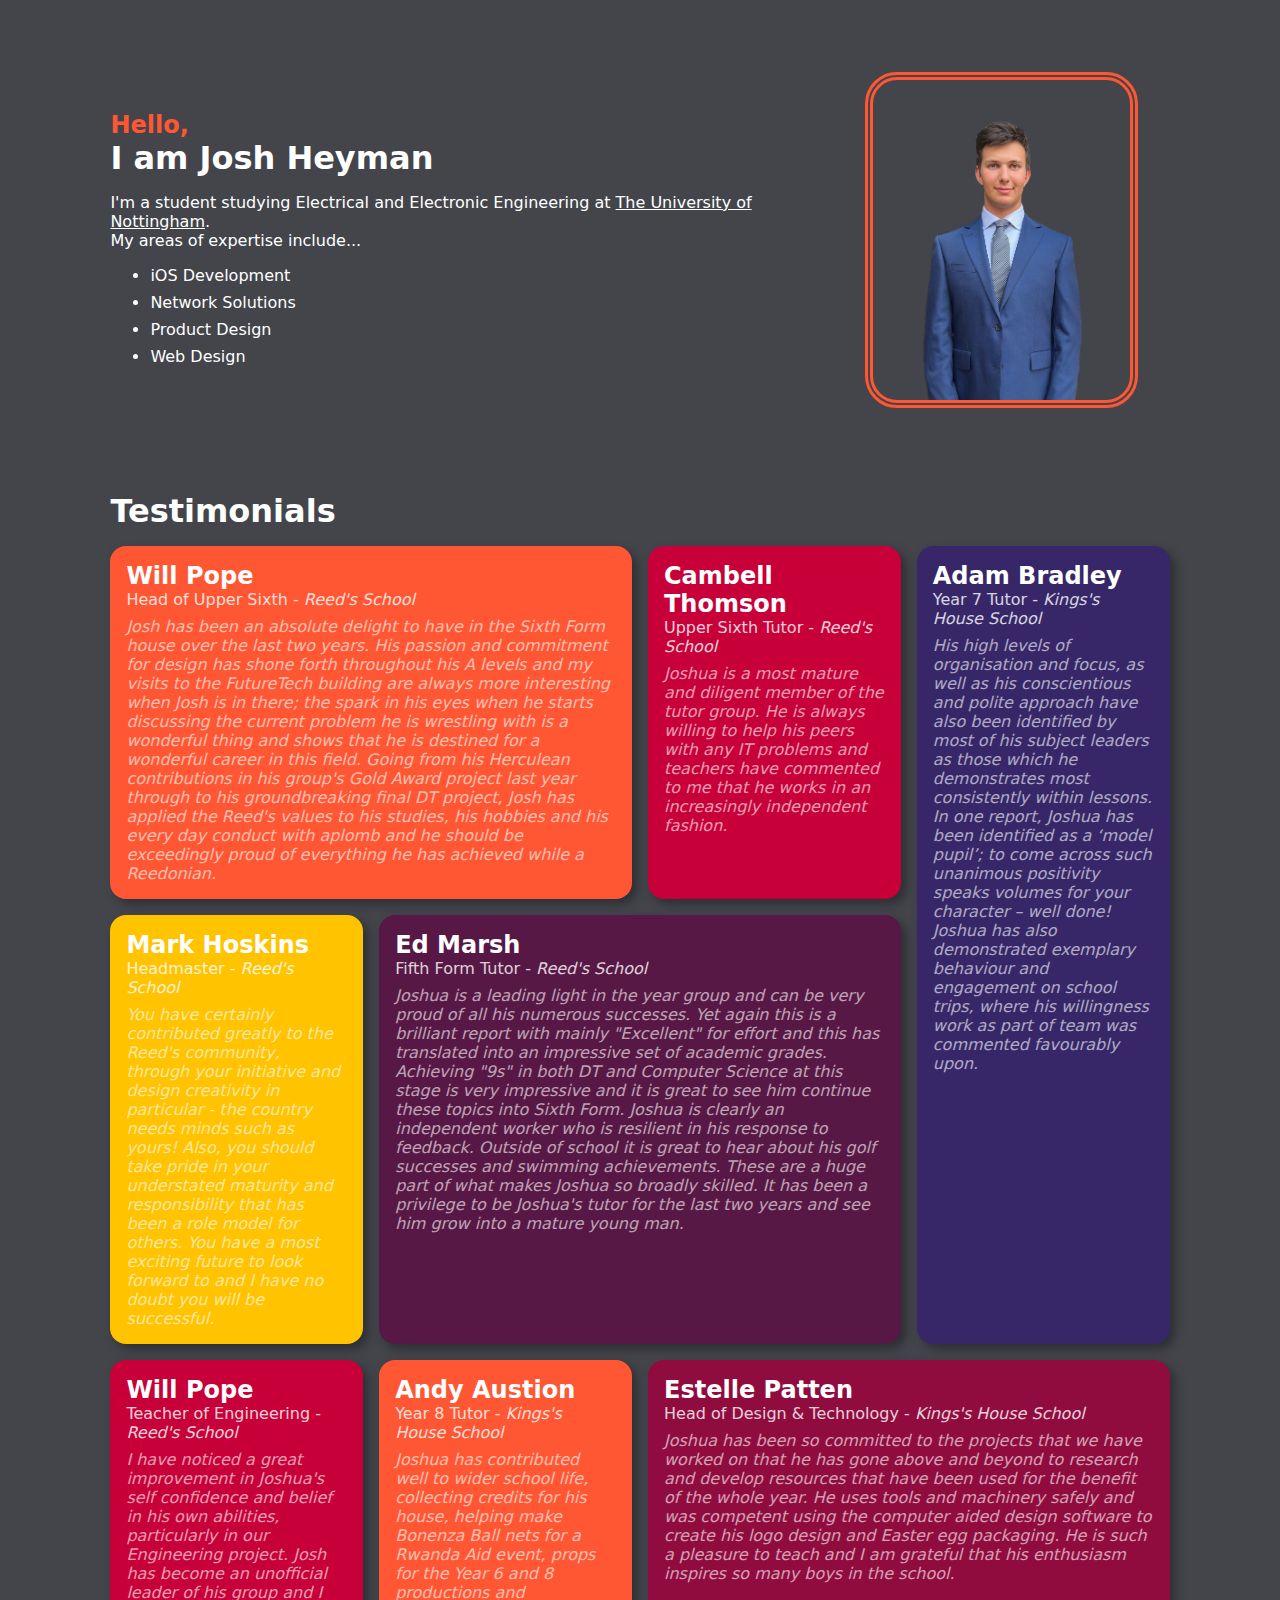
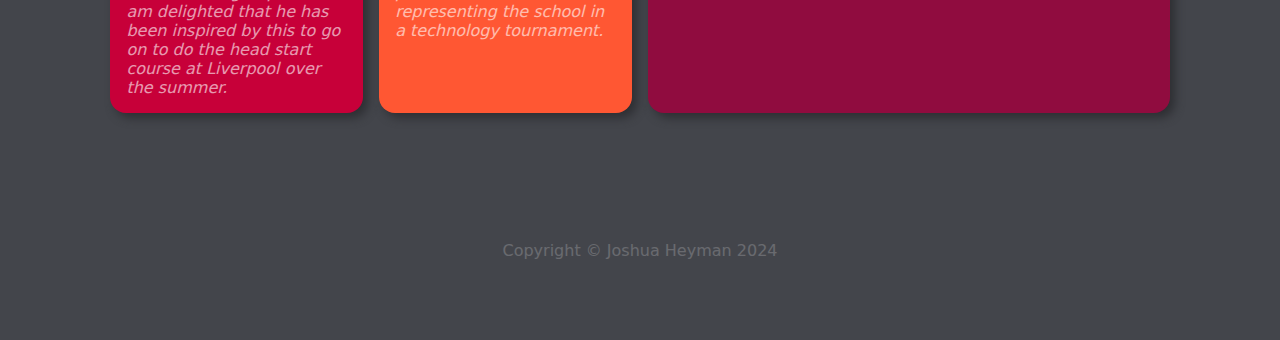
==== index.html @ e2c9cad6 "Added footer" ====
<!doctype html>
<html lang="en">
    <head>
        <meta charset="UTF-8" />
        <link rel="stylesheet" href="main.css" />
        <title>Josh Heyman</title>
    </head>
    <body>
        <header class="primary-header">
            <nav>
                <ul id="primary-navigation" data-visible="false" class="primary-navigation flex">
                    <li hidden><a class="navigation-link" href="#home">Projects</a></li>
                    <li hidden><a class="navigation-link" href="#home">About</a></li>
                    <li hidden><a class="navigation-link" href="#home">Contact</a></li>
                </ul>
            </nav>
        </header>
        <main class="home-group">
            <div class="home-one flex">
                <div class="home-introduction">
                    <div class="title-container">
                        <div class="large-title text-accent">Hello,</div>
                        <div class="title">I am Josh Heyman</div>
                    </div>
                    <p>
                        I'm a student studying Electrical and Electronic Engineering at
                        <a
                            class="inline-link"
                            href="https://www.nottingham.ac.uk/engineering/departments/eee/index.aspx"
                            target="_blank"
                            >The University of Nottingham</a
                        >.
                        <br />
                        My areas of expertise include...
                    </p>
                    <ul class="skills-list">
                        <li>iOS Development</li>
                        <li>Network Solutions</li>
                        <li>Product Design</li>
                        <li>Web Design</li>
                    </ul>
                </div>

                <div class="introduction-image-medium">
                    <img src="img/profile-medium.png" />
                </div>

                <div class="introduction-image-small">
                    <img src="img/profile.jpg" />
                </div>
            </div>

            <div class="testimonials">
                <div class="title-container">
                    <div class="title">Testimonials</div>
                </div>
                <div class="testimonials-grid">
                    <article class="testimonial accent-1 grid-column-span-2">
                        <div class="testimonial-title">Will Pope</div>
                        <div class="testimonial-subtitle">
                            <span class="testimonial-job-description">Head of Upper Sixth</span> -
                            <span class="testimonial-workplace">Reed's School</span>
                        </div>
                        <div class="testimonial-content">
                            Josh has been an absolute delight to have in the Sixth Form house over the last two years.
                            His passion and commitment for design has shone forth throughout his A levels and my visits
                            to the FutureTech building are always more interesting when Josh is in there; the spark in
                            his eyes when he starts discussing the current problem he is wrestling with is a wonderful
                            thing and shows that he is destined for a wonderful career in this field. Going from his
                            Herculean contributions in his group's Gold Award project last year through to his
                            groundbreaking final DT project, Josh has applied the Reed's values to his studies, his
                            hobbies and his every day conduct with aplomb and he should be exceedingly proud of
                            everything he has achieved while a Reedonian.
                        </div>
                    </article>

                    <article class="testimonial accent-2">
                        <div class="testimonial-title">Cambell Thomson</div>
                        <div class="testimonial-subtitle">
                            <span class="testimonial-job-description">Upper Sixth Tutor</span> -
                            <span class="testimonial-workplace">Reed's School</span>
                        </div>
                        <div class="testimonial-content">
                            Joshua is a most mature and diligent member of the tutor group. He is always willing to help
                            his peers with any IT problems and teachers have commented to me that he works in an
                            increasingly independent fashion.
                        </div>
                    </article>

                    <article class="testimonial accent-5">
                        <div class="testimonial-title">Mark Hoskins</div>
                        <div class="testimonial-subtitle">
                            <span class="testimonial-job-description">Headmaster</span> -
                            <span class="testimonial-workplace">Reed's School</span>
                        </div>
                        <div class="testimonial-content">
                            You have certainly contributed greatly to the Reed's community, through your initiative and
                            design creativity in particular - the country needs minds such as yours! Also, you should
                            take pride in your understated maturity and responsibility that has been a role model for
                            others. You have a most exciting future to look forward to and I have no doubt you will be
                            successful.
                        </div>
                    </article>

                    <article class="testimonial accent-4 grid-column-span-2">
                        <div class="testimonial-title">Ed Marsh</div>
                        <div class="testimonial-subtitle">
                            <span class="testimonial-job-description">Fifth Form Tutor</span> -
                            <span class="testimonial-workplace">Reed's School</span>
                        </div>
                        <div class="testimonial-content">
                            Joshua is a leading light in the year group and can be very proud of all his numerous
                            successes. Yet again this is a brilliant report with mainly "Excellent" for effort and this
                            has translated into an impressive set of academic grades. Achieving "9s" in both DT and
                            Computer Science at this stage is very impressive and it is great to see him continue these
                            topics into Sixth Form. Joshua is clearly an independent worker who is resilient in his
                            response to feedback. Outside of school it is great to hear about his golf successes and
                            swimming achievements. These are a huge part of what makes Joshua so broadly skilled. It has
                            been a privilege to be Joshua's tutor for the last two years and see him grow into a mature
                            young man.
                        </div>
                    </article>

                    <article class="testimonial accent-2">
                        <div class="testimonial-title">Will Pope</div>
                        <div class="testimonial-subtitle">
                            <span class="testimonial-job-description">Teacher of Engineering</span> -
                            <span class="testimonial-workplace">Reed's School</span>
                        </div>
                        <div class="testimonial-content">
                            I have noticed a great improvement in Joshua's self confidence and belief in his own
                            abilities, particularly in our Engineering project. Josh has become an unofficial leader of
                            his group and I am delighted that he has been inspired by this to go on to do the head start
                            course at Liverpool over the summer.
                        </div>
                    </article>

                    <article class="testimonial accent-1">
                        <div class="testimonial-title">Andy Austion</div>
                        <div class="testimonial-subtitle">
                            <span class="testimonial-job-description">Year 8 Tutor</span> -
                            <span class="testimonial-workplace">Kings's House School</span>
                        </div>
                        <div class="testimonial-content">
                            Joshua has contributed well to wider school life, collecting credits for his house, helping
                            make Bonenza Ball nets for a Rwanda Aid event, props for the Year 6 and 8 productions and
                            representing the school in a technology tournament.
                        </div>
                    </article>

                    <article class="testimonial accent-3 grid-column-span-2">
                        <div class="testimonial-title">Estelle Patten</div>
                        <div class="testimonial-subtitle">
                            <span class="testimonial-job-description">Head of Design &amp; Technology</span> -
                            <span class="testimonial-workplace">Kings's House School</span>
                        </div>
                        <div class="testimonial-content">
                            Joshua has been so committed to the projects that we have worked on that he has gone above
                            and beyond to research and develop resources that have been used for the benefit of the
                            whole year. He uses tools and machinery safely and was competent using the computer aided
                            design software to create his logo design and Easter egg packaging. He is such a pleasure to
                            teach and I am grateful that his enthusiasm inspires so many boys in the school.
                        </div>
                    </article>

                    <article class="testimonial accent-6">
                        <div class="testimonial-title">Adam Bradley</div>
                        <div class="testimonial-subtitle">
                            <span class="testimonial-job-description">Year 7 Tutor</span> -
                            <span class="testimonial-workplace">Kings's House School</span>
                        </div>
                        <div class="testimonial-content">
                            His high levels of organisation and focus, as well as his conscientious and polite approach
                            have also been identified by most of his subject leaders as those which he demonstrates most
                            consistently within lessons. In one report, Joshua has been identified as a ‘model pupil’;
                            to come across such unanimous positivity speaks volumes for your character – well done!
                            Joshua has also demonstrated exemplary behaviour and engagement on school trips, where his
                            willingness work as part of team was commented favourably upon.
                        </div>
                    </article>
                </div>
            </div>
        </main>
        <footer>Copyright © Joshua Heyman 2024</footer>
    </body>
</html>
---- main.css ----
html {
    font-family: -apple-system, system-ui, BlinkMacSystemFont, "Segoe UI", Roboto, Arial, Helvetica, sans-serif;
}

body {
    overflow-x: clip;
    background: #43454b;
    color: white;
}

/* primary header */
.primary-header {
    align-items: center;
    text-decoration: none;
}

/* navigation */
.primary-navigation {
    justify-content: flex-end;
    text-align: center;
    list-style: none;
    padding: 1rem;
    margin: 0;
}

@media (max-width: 35em) {
    .primary-navigation {
        flex-direction: column;
    }
}

.navigation-link {
    text-decoration: inherit;
    color: inherit;
    font-weight: 500;
}

/* home group */
.home-group {
    display: flex;
    flex-direction: column;
    gap: 5rem;
    margin-top: 2rem;
    margin-inline: 8vw;
}

.large-title {
    font-size: x-large;
    font-weight: 700;
    font-stretch: condensed;
}

.title {
    font-size: xx-large;
    font-weight: 700;
    margin-bottom: 1rem;
}

/* home one */
.home-one {
    --gap: 2rem;
    justify-content: space-evenly;
    align-items: center;
}

.skills-list {
    font-weight: 200;
    margin: 0;
}

.skills-list li {
    padding-block-end: 0.5rem;
}

.introduction-image-medium img {
    height: 20em;
    border: 8px double #ff5733;
    border-radius: 2em;
}

.introduction-image-small img {
    display: none;
}

@media (max-width: 68em) {
    .home-one {
        flex-direction: column-reverse;
        --gap: 1rem;
    }

    .introduction-image-medium img {
        display: none;
    }

    .introduction-image-small img {
        display: block;
        width: 40vw;
        border: 8px double #ff5733;
        border-radius: 50%;
    }
}

/* testimonials */
.testimonials-grid {
    display: grid;
    gap: 1rem;
    grid-template-areas:
        "one"
        "two"
        "three"
        "four"
        "five"
        "six";
}

.testimonial {
    border-radius: 1rem;
    padding: 1rem;
    box-shadow: 5px 5px 10px #2e2f33;
}

@media (min-width: 65em) {
    .testimonials-grid {
        grid-template-columns: repeat(4, 1fr);
    }

    .grid-column-span-2 {
        grid-column: span 2;
    }

    .testimonial:last-child {
        grid-column-start: 4;
        grid-row-start: 1;
        grid-row-end: span 2;
    }
}

.testimonial-title {
    font-size: x-large;
    font-weight: 600;
}

.testimonial-subtitle {
    font-weight: 500;
    font-stretch: semi-condensed;
    opacity: 0.8;
}

.testimonial-workplace {
    font-style: italic;
}

.testimonial-content {
    margin-top: 0.5rem;
    font-style: italic;
    opacity: 0.6;
}

footer {
    margin-block: 5rem;
    text-align: center;
    opacity: 0.2;
}

/* helpers */
.flex {
    display: flex;
    gap: var(--gap, 1.5rem);
}

.text-accent {
    color: #ff5733;
}

.accent-1 {
    background: #ff5733;
}

.accent-2 {
    background: #c70039;
}

.accent-3 {
    background: #900c3f;
}

.accent-4 {
    background: #581845;
}

.accent-5 {
    background: #ffc300;
}

.accent-6 {
    background: #372768;
}

a {
    transition: 0.2s;
}

a:hover {
    color: #ff5733;
}

.inline-link {
    color: inherit;
}
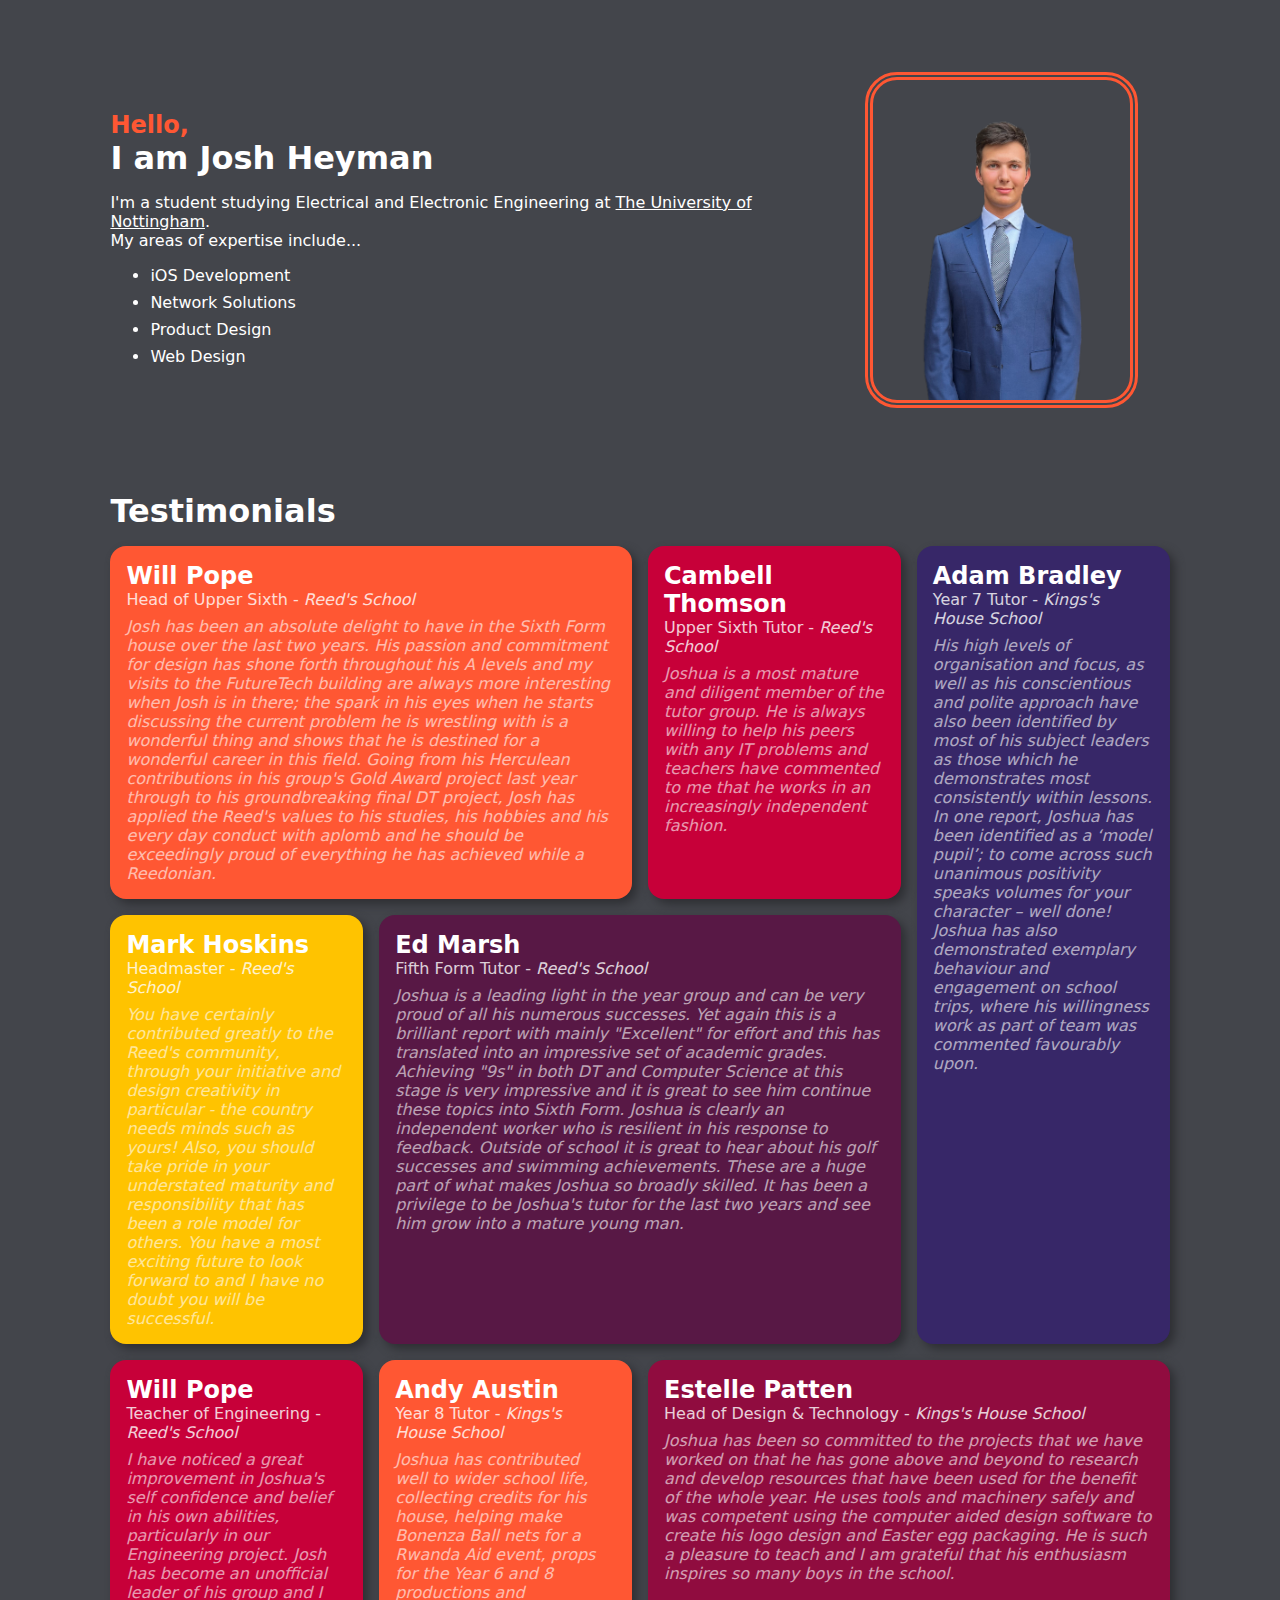
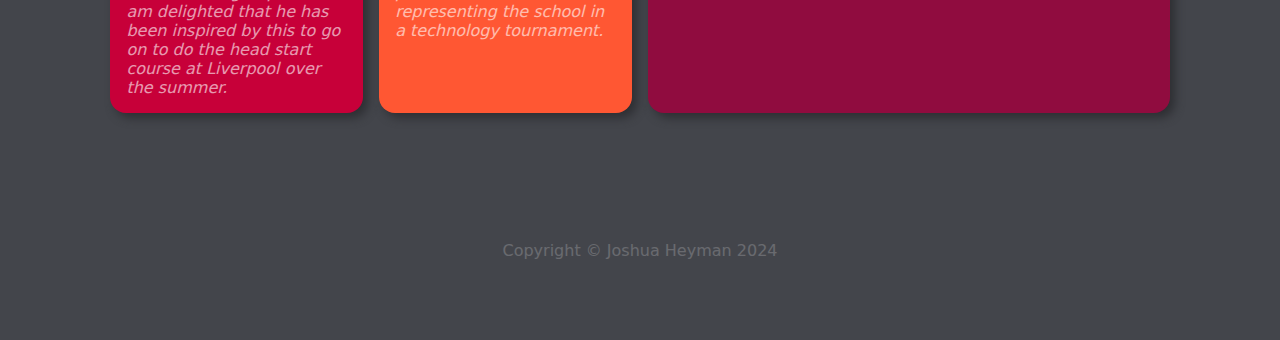
==== commit 9e6f8c80: "Update index.html" ====
--- a/index.html
+++ b/index.html
@@ -136,7 +136,7 @@
                     </article>
 
                     <article class="testimonial accent-1">
-                        <div class="testimonial-title">Andy Austion</div>
+                        <div class="testimonial-title">Andy Austin</div>
                         <div class="testimonial-subtitle">
                             <span class="testimonial-job-description">Year 8 Tutor</span> -
                             <span class="testimonial-workplace">Kings's House School</span>
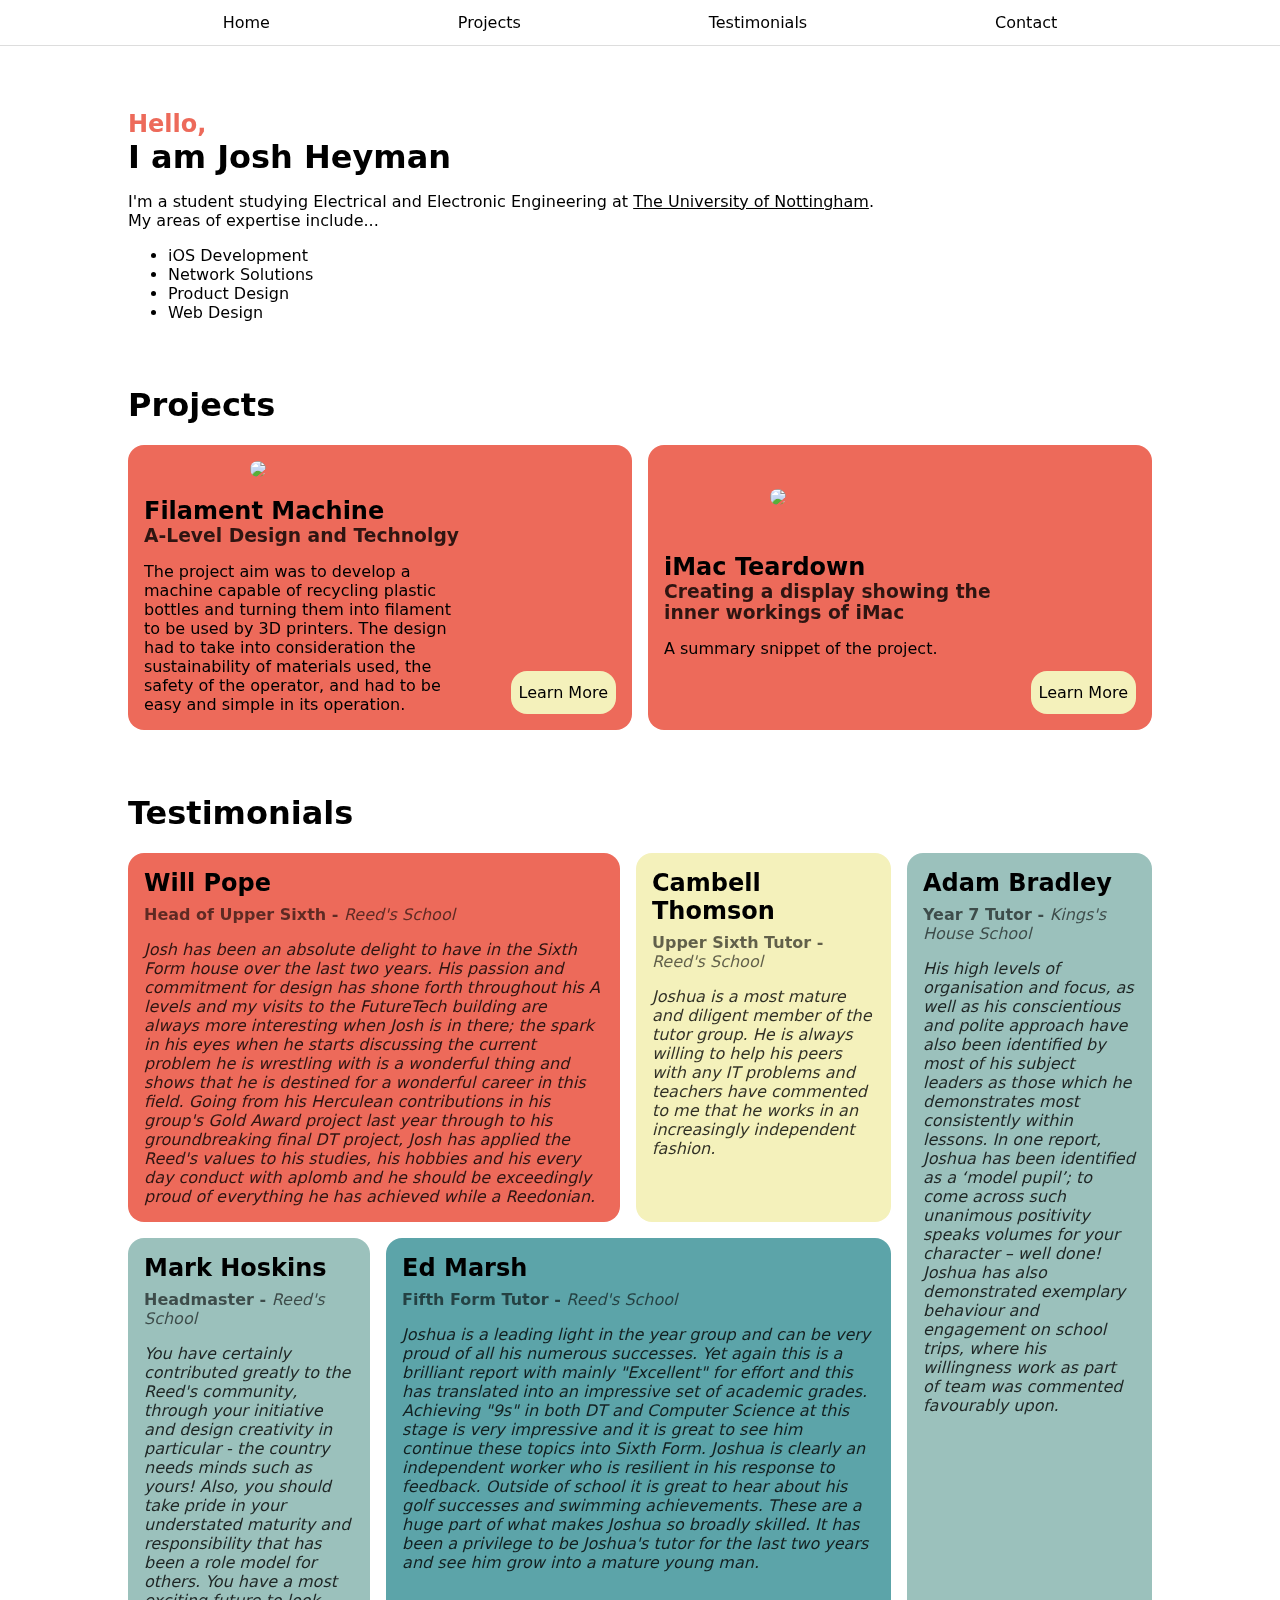
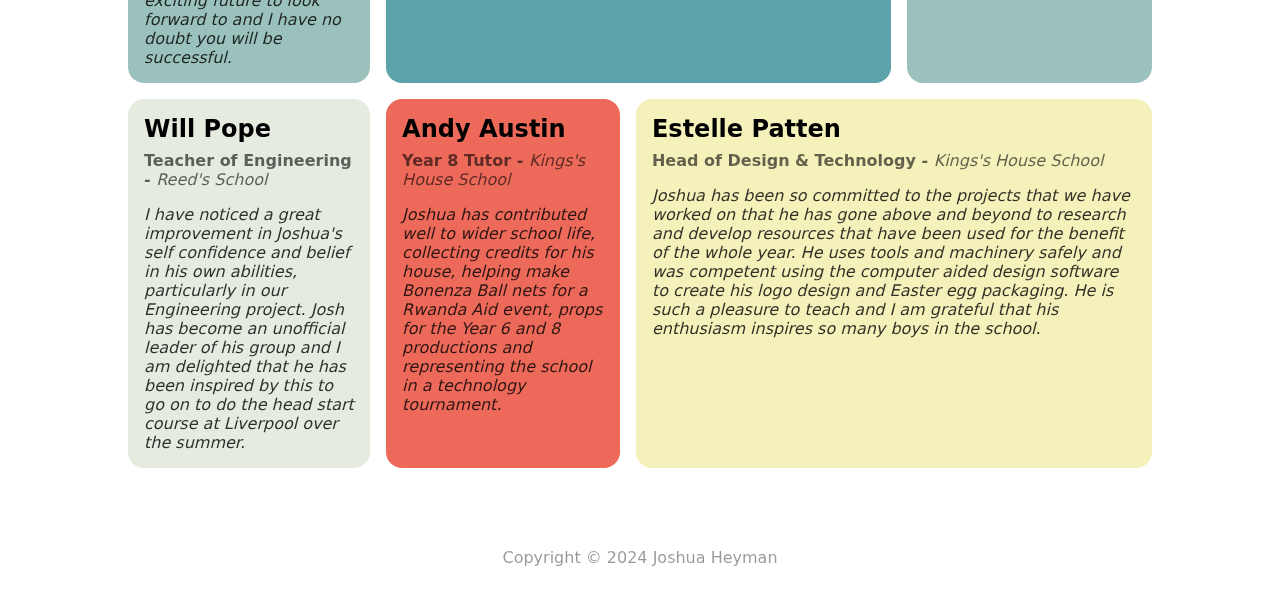
==== commit 7a7ad1f0: "New Version" ====
--- a/index.html
+++ b/index.html
@@ -2,24 +2,29 @@
 <html lang="en">
     <head>
         <meta charset="UTF-8" />
+        <meta name="viewport" content="width=device-width, initial-scale=1.0" />
         <link rel="stylesheet" href="main.css" />
+        <link rel="stylesheet" href="nav.css" />
+        <link rel="stylesheet" href="projects.css" />
+        <link rel="stylesheet" href="testimonials.css" />
         <title>Josh Heyman</title>
     </head>
     <body>
-        <header class="primary-header">
+        <header>
             <nav>
-                <ul id="primary-navigation" data-visible="false" class="primary-navigation flex">
-                    <li hidden><a class="navigation-link" href="#home">Projects</a></li>
-                    <li hidden><a class="navigation-link" href="#home">About</a></li>
-                    <li hidden><a class="navigation-link" href="#home">Contact</a></li>
+                <ul class="primary-navigation">
+                    <li><a href="#home">Home</a></li>
+                    <li><a href="#projects">Projects</a></li>
+                    <li><a href="#testimonials">Testimonials</a></li>
+                    <li><a href="#contact">Contact</a></li>
                 </ul>
             </nav>
         </header>
-        <main class="home-group">
-            <div class="home-one flex">
+        <main class="homepage">
+            <div id="home" class="home">
                 <div class="home-introduction">
                     <div class="title-container">
-                        <div class="large-title text-accent">Hello,</div>
+                        <div class="pre-title accent">Hello,</div>
                         <div class="title">I am Josh Heyman</div>
                     </div>
                     <p>
@@ -40,27 +45,58 @@
                         <li>Web Design</li>
                     </ul>
                 </div>
-
-                <div class="introduction-image-medium">
-                    <img src="img/profile-medium.png" />
-                </div>
-
-                <div class="introduction-image-small">
-                    <img src="img/profile.jpg" />
+            </div>
+
+            <div id="projects" class="projects">
+                <h1>Projects</h1>
+                <div class="projects-grid">
+                    <article id="filament-machine" class="project">
+                        <picture class="project-image">
+                            <img src="img/filament-machine.jpg" />
+                        </picture>
+
+                        <div class="project-details">
+                            <h2>Filament Machine</h2>
+                            <h3>A-Level Design and Technolgy</h3>
+                            <div class="project-description">
+                                The project aim was to develop a machine capable of recycling plastic bottles and
+                                turning them into filament to be used by 3D printers. The design had to take into
+                                consideration the sustainability of materials used, the safety of the operator, and had
+                                to be easy and simple in its operation.
+                            </div>
+                        </div>
+                        <div class="project-learn-more">
+                            <a class="button button-primary" href="#">Learn More</a>
+                        </div>
+                    </article>
+
+                    <article id="imac-teardown" class="project">
+                        <picture class="project-image">
+                            <img src="img/iMac.jpg" />
+                        </picture>
+
+                        <div class="project-details">
+                            <h2>iMac Teardown</h2>
+                            <h3>Creating a display showing the inner workings of iMac</h3>
+                            <div class="project-description">A summary snippet of the project.</div>
+                        </div>
+
+                        <div class="project-learn-more">
+                            <a class="button button-primary" href="#">Learn More</a>
+                        </div>
+                    </article>
                 </div>
             </div>
 
-            <div class="testimonials">
-                <div class="title-container">
-                    <div class="title">Testimonials</div>
-                </div>
+            <div id="testimonials" class="testimonials">
+                <h1>Testimonials</h1>
                 <div class="testimonials-grid">
-                    <article class="testimonial accent-1 grid-column-span-2">
-                        <div class="testimonial-title">Will Pope</div>
-                        <div class="testimonial-subtitle">
+                    <article class="testimonial" style="background: var(--accent-1)">
+                        <h2>Will Pope</h2>
+                        <h4>
                             <span class="testimonial-job-description">Head of Upper Sixth</span> -
                             <span class="testimonial-workplace">Reed's School</span>
-                        </div>
+                        </h4>
                         <div class="testimonial-content">
                             Josh has been an absolute delight to have in the Sixth Form house over the last two years.
                             His passion and commitment for design has shone forth throughout his A levels and my visits
@@ -74,12 +110,12 @@
                         </div>
                     </article>
 
-                    <article class="testimonial accent-2">
-                        <div class="testimonial-title">Cambell Thomson</div>
-                        <div class="testimonial-subtitle">
+                    <article class="testimonial" style="background: var(--accent-2)">
+                        <h2>Cambell Thomson</h2>
+                        <h4>
                             <span class="testimonial-job-description">Upper Sixth Tutor</span> -
                             <span class="testimonial-workplace">Reed's School</span>
-                        </div>
+                        </h4>
                         <div class="testimonial-content">
                             Joshua is a most mature and diligent member of the tutor group. He is always willing to help
                             his peers with any IT problems and teachers have commented to me that he works in an
@@ -87,12 +123,12 @@
                         </div>
                     </article>
 
-                    <article class="testimonial accent-5">
-                        <div class="testimonial-title">Mark Hoskins</div>
-                        <div class="testimonial-subtitle">
+                    <article class="testimonial" style="background: var(--accent-3)">
+                        <h2>Mark Hoskins</h2>
+                        <h4>
                             <span class="testimonial-job-description">Headmaster</span> -
                             <span class="testimonial-workplace">Reed's School</span>
-                        </div>
+                        </h4>
                         <div class="testimonial-content">
                             You have certainly contributed greatly to the Reed's community, through your initiative and
                             design creativity in particular - the country needs minds such as yours! Also, you should
@@ -102,12 +138,12 @@
                         </div>
                     </article>
 
-                    <article class="testimonial accent-4 grid-column-span-2">
-                        <div class="testimonial-title">Ed Marsh</div>
-                        <div class="testimonial-subtitle">
+                    <article class="testimonial" style="background: var(--accent-4)">
+                        <h2>Ed Marsh</h2>
+                        <h4>
                             <span class="testimonial-job-description">Fifth Form Tutor</span> -
                             <span class="testimonial-workplace">Reed's School</span>
-                        </div>
+                        </h4>
                         <div class="testimonial-content">
                             Joshua is a leading light in the year group and can be very proud of all his numerous
                             successes. Yet again this is a brilliant report with mainly "Excellent" for effort and this
@@ -121,12 +157,12 @@
                         </div>
                     </article>
 
-                    <article class="testimonial accent-2">
-                        <div class="testimonial-title">Will Pope</div>
-                        <div class="testimonial-subtitle">
+                    <article class="testimonial" style="background: var(--accent-5)">
+                        <h2>Will Pope</h2>
+                        <h4>
                             <span class="testimonial-job-description">Teacher of Engineering</span> -
                             <span class="testimonial-workplace">Reed's School</span>
-                        </div>
+                        </h4>
                         <div class="testimonial-content">
                             I have noticed a great improvement in Joshua's self confidence and belief in his own
                             abilities, particularly in our Engineering project. Josh has become an unofficial leader of
@@ -135,12 +171,12 @@
                         </div>
                     </article>
 
-                    <article class="testimonial accent-1">
-                        <div class="testimonial-title">Andy Austin</div>
-                        <div class="testimonial-subtitle">
+                    <article class="testimonial" style="background: var(--accent-1)">
+                        <h2>Andy Austin</h2>
+                        <h4>
                             <span class="testimonial-job-description">Year 8 Tutor</span> -
                             <span class="testimonial-workplace">Kings's House School</span>
-                        </div>
+                        </h4>
                         <div class="testimonial-content">
                             Joshua has contributed well to wider school life, collecting credits for his house, helping
                             make Bonenza Ball nets for a Rwanda Aid event, props for the Year 6 and 8 productions and
@@ -148,12 +184,12 @@
                         </div>
                     </article>
 
-                    <article class="testimonial accent-3 grid-column-span-2">
-                        <div class="testimonial-title">Estelle Patten</div>
-                        <div class="testimonial-subtitle">
+                    <article class="testimonial" style="background: var(--accent-2)">
+                        <h2>Estelle Patten</h2>
+                        <h4>
                             <span class="testimonial-job-description">Head of Design &amp; Technology</span> -
                             <span class="testimonial-workplace">Kings's House School</span>
-                        </div>
+                        </h4>
                         <div class="testimonial-content">
                             Joshua has been so committed to the projects that we have worked on that he has gone above
                             and beyond to research and develop resources that have been used for the benefit of the
@@ -163,12 +199,12 @@
                         </div>
                     </article>
 
-                    <article class="testimonial accent-6">
-                        <div class="testimonial-title">Adam Bradley</div>
-                        <div class="testimonial-subtitle">
+                    <article class="testimonial" style="background: var(--accent-3)">
+                        <h2>Adam Bradley</h2>
+                        <h4>
                             <span class="testimonial-job-description">Year 7 Tutor</span> -
                             <span class="testimonial-workplace">Kings's House School</span>
-                        </div>
+                        </h4>
                         <div class="testimonial-content">
                             His high levels of organisation and focus, as well as his conscientious and polite approach
                             have also been identified by most of his subject leaders as those which he demonstrates most
@@ -181,6 +217,6 @@
                 </div>
             </div>
         </main>
-        <footer>Copyright © Joshua Heyman 2024</footer>
+        <footer>Copyright © 2024 Joshua Heyman</footer>
     </body>
 </html>
--- a/main.css
+++ b/main.css
@@ -1,50 +1,106 @@
 html {
+    --background-color: #ffffffcc;
+    --accent: #ed6a5a;
+    --accent-1: #ed6a5a;
+    --accent-2: #f4f1bb;
+    --accent-3: #9bc1bc;
+    --accent-4: #5ca4a9;
+    --accent-5: #e6ebe0;
+
     font-family: -apple-system, system-ui, BlinkMacSystemFont, "Segoe UI", Roboto, Arial, Helvetica, sans-serif;
 }
 
-body {
-    overflow-x: clip;
-    background: #43454b;
-    color: white;
+@media (prefers-color-scheme: dark) {
+    html {
+        --background-color: #000000cc;
+        --accent: #d53c28;
+        --accent-1: #d53c28;
+        --accent-2: #b57521;
+        --accent-3: #409085;
+        --accent-4: #115e64;
+        --accent-5: #667e74;
+
+        background: black;
+        color: white;
+    }
 }
 
-/* primary header */
-.primary-header {
-    align-items: center;
-    text-decoration: none;
+body {
+    margin: 0;
+    padding: 0;
 }
 
-/* navigation */
-.primary-navigation {
-    justify-content: flex-end;
-    text-align: center;
-    list-style: none;
-    padding: 1rem;
+header {
+    position: sticky;
+    top: 0;
+    padding: 0.8rem;
+    background-color: var(--background-color);
+    border-block-end: solid 1px #00000022;
+    z-index: 9999;
+}
+
+@supports ((-webkit-backdrop-filter: initial) or (backdrop-filter: initial)) {
+    header {
+        backdrop-filter: saturate(180%) blur(20px);
+        -webkit-backdrop-filter: saturate(180%) blur(20px);
+    }
+}
+
+main {
+    width: 80vw;
+    margin-inline: auto;
+}
+
+main > * {
+    margin-block-start: 4rem;
+}
+
+/* article headers */
+article h2 {
     margin: 0;
 }
 
-@media (max-width: 35em) {
-    .primary-navigation {
-        flex-direction: column;
-    }
+article h3 {
+    margin-block: 0 1rem;
+    opacity: 0.8;
 }
 
-.navigation-link {
-    text-decoration: inherit;
-    color: inherit;
-    font-weight: 500;
+article h4 {
+    margin-block: 0.5rem 1rem;
+    opacity: 0.6;
 }
 
-/* home group */
-.home-group {
-    display: flex;
-    flex-direction: column;
-    gap: 5rem;
-    margin-top: 2rem;
-    margin-inline: 8vw;
+/* links */
+a {
+    transition: 0.2s;
+    color: inherit;
 }
 
-.large-title {
+a:hover {
+    color: var(--accent);
+}
+
+.button {
+    text-decoration: none !important;
+    padding: 0.75rem 0.5rem;
+    border-radius: 1rem;
+    display: inline-block;
+}
+
+.button:hover {
+    color: inherit;
+    opacity: 0.8;
+}
+
+.button-primary {
+    background-color: var(--accent-2);
+}
+
+.accent {
+    color: var(--accent);
+}
+
+.pre-title {
     font-size: x-large;
     font-weight: 700;
     font-stretch: condensed;
@@ -56,154 +112,9 @@
     margin-bottom: 1rem;
 }
 
-/* home one */
-.home-one {
-    --gap: 2rem;
-    justify-content: space-evenly;
-    align-items: center;
+/* footer */
+footer {
+    margin-block: 5rem 2rem;
+    text-align: center;
+    opacity: 0.4;
 }
-
-.skills-list {
-    font-weight: 200;
-    margin: 0;
-}
-
-.skills-list li {
-    padding-block-end: 0.5rem;
-}
-
-.introduction-image-medium img {
-    height: 20em;
-    border: 8px double #ff5733;
-    border-radius: 2em;
-}
-
-.introduction-image-small img {
-    display: none;
-}
-
-@media (max-width: 68em) {
-    .home-one {
-        flex-direction: column-reverse;
-        --gap: 1rem;
-    }
-
-    .introduction-image-medium img {
-        display: none;
-    }
-
-    .introduction-image-small img {
-        display: block;
-        width: 40vw;
-        border: 8px double #ff5733;
-        border-radius: 50%;
-    }
-}
-
-/* testimonials */
-.testimonials-grid {
-    display: grid;
-    gap: 1rem;
-    grid-template-areas:
-        "one"
-        "two"
-        "three"
-        "four"
-        "five"
-        "six";
-}
-
-.testimonial {
-    border-radius: 1rem;
-    padding: 1rem;
-    box-shadow: 5px 5px 10px #2e2f33;
-}
-
-@media (min-width: 65em) {
-    .testimonials-grid {
-        grid-template-columns: repeat(4, 1fr);
-    }
-
-    .grid-column-span-2 {
-        grid-column: span 2;
-    }
-
-    .testimonial:last-child {
-        grid-column-start: 4;
-        grid-row-start: 1;
-        grid-row-end: span 2;
-    }
-}
-
-.testimonial-title {
-    font-size: x-large;
-    font-weight: 600;
-}
-
-.testimonial-subtitle {
-    font-weight: 500;
-    font-stretch: semi-condensed;
-    opacity: 0.8;
-}
-
-.testimonial-workplace {
-    font-style: italic;
-}
-
-.testimonial-content {
-    margin-top: 0.5rem;
-    font-style: italic;
-    opacity: 0.6;
-}
-
-footer {
-    margin-block: 5rem;
-    text-align: center;
-    opacity: 0.2;
-}
-
-/* helpers */
-.flex {
-    display: flex;
-    gap: var(--gap, 1.5rem);
-}
-
-.text-accent {
-    color: #ff5733;
-}
-
-.accent-1 {
-    background: #ff5733;
-}
-
-.accent-2 {
-    background: #c70039;
-}
-
-.accent-3 {
-    background: #900c3f;
-}
-
-.accent-4 {
-    background: #581845;
-}
-
-.accent-5 {
-    background: #ffc300;
-}
-
-.accent-6 {
-    background: #372768;
-}
-
-a {
-    transition: 0.2s;
-}
-
-a:hover {
-    color: #ff5733;
-}
-
-.inline-link {
-    color: inherit;
-}
--- a/nav.css
+++ b/nav.css
@@ -0,0 +1,31 @@
+nav {
+    /*margin-inline: 2em;*/
+    margin-inline: 10vw;
+}
+
+.primary-navigation {
+    display: flex;
+    gap: 1.5em;
+    list-style: none;
+    margin: 0;
+    padding: 0;
+    font-weight: 500;
+}
+
+.primary-navigation > * {
+    flex-shrink: 1;
+    flex-grow: 1;
+    text-align-last: center;
+}
+
+/*
+@media (min-width: 120em) {
+    nav {
+        margin-inline: 30vw;
+    }
+}
+*/
+
+.primary-navigation a {
+    text-decoration: none;
+}
--- a/projects.css
+++ b/projects.css
@@ -0,0 +1,46 @@
+.projects-grid {
+    display: grid;
+    gap: 1rem;
+}
+
+.project {
+    display: flex;
+    flex-wrap: wrap;
+    gap: 1rem;
+    background: var(--accent-1);
+    padding: 1rem;
+    border-radius: 1rem;
+}
+
+@media (min-width: 80em) {
+    .projects-grid {
+        grid-template-columns: 1fr 1fr;
+    }
+}
+
+.project-image {
+    flex-shrink: 1;
+    flex-grow: 0;
+    flex-basis: 12lh;
+    align-self: center;
+    text-align: center;
+}
+
+.project-image img {
+    height: 10lh;
+    object-fit: cover;
+    border-radius: 1rem;
+}
+
+.project-details {
+    flex-shrink: 1;
+    flex-grow: 1;
+    flex-basis: 30ch;
+}
+
+.project-learn-more {
+    align-content: flex-end;
+    flex-shrink: 0;
+    flex-grow: 1;
+    text-align: end;
+}
--- a/testimonials.css
+++ b/testimonials.css
@@ -0,0 +1,91 @@
+.testimonials-grid {
+    display: grid;
+    gap: 1rem;
+    grid-template-areas:
+        "pope"
+        "thomson"
+        "hoskins"
+        "marsh"
+        "pope-2"
+        "austin"
+        "patten"
+        "bradley";
+}
+
+.testimonial-job-description {
+    font-weight: 600;
+}
+
+.testimonial-workplace {
+    font-weight: 500;
+    font-style: italic;
+}
+
+.testimonial-content {
+    font-style: italic;
+    opacity: 0.8;
+}
+
+@media (min-width: 40em) and (max-width: 75em) {
+    .testimonials-grid {
+        grid-template-areas:
+            "pope pope thomson"
+            "hoskins marsh marsh"
+            "patten pope-2 bradley"
+            "patten austin bradley";
+    }
+}
+
+@media (min-width: 75em) and (max-width: 120em) {
+    .testimonials-grid {
+        grid-template-areas:
+            "pope pope thomson bradley"
+            "hoskins marsh marsh bradley"
+            "pope-2 austin patten patten";
+    }
+}
+
+@media (min-width: 120em) {
+    .testimonials-grid {
+        grid-template-areas:
+            "pope pope hoskins patten bradley"
+            "thomson marsh marsh austin pope-2";
+    }
+}
+
+.testimonial:nth-child(1) {
+    grid-area: pope;
+}
+
+.testimonial:nth-child(2) {
+    grid-area: thomson;
+}
+
+.testimonial:nth-child(3) {
+    grid-area: hoskins;
+}
+
+.testimonial:nth-child(4) {
+    grid-area: marsh;
+}
+
+.testimonial:nth-child(5) {
+    grid-area: pope-2;
+}
+
+.testimonial:nth-child(6) {
+    grid-area: austin;
+}
+
+.testimonial:nth-child(7) {
+    grid-area: patten;
+}
+
+.testimonial:nth-child(8) {
+    grid-area: bradley;
+}
+
+.testimonial {
+    border-radius: 1rem;
+    padding: 1rem;
+}
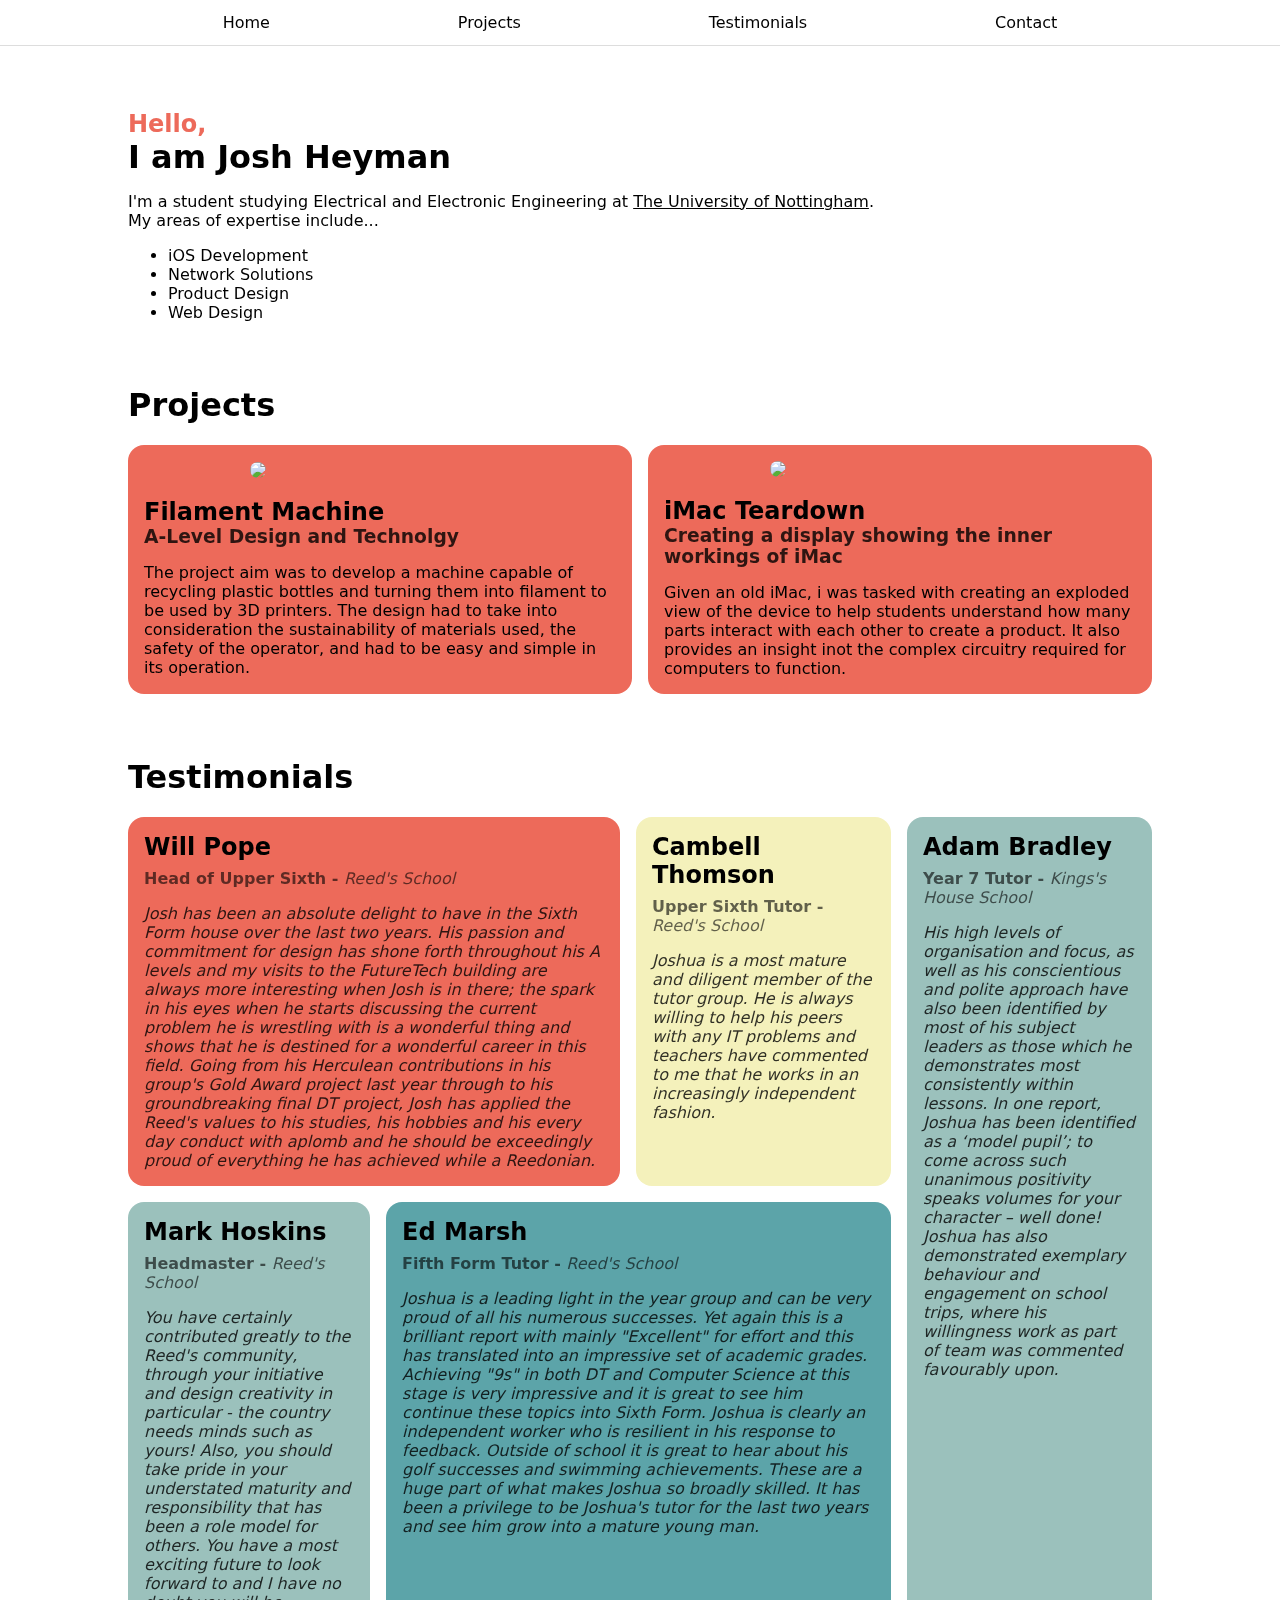
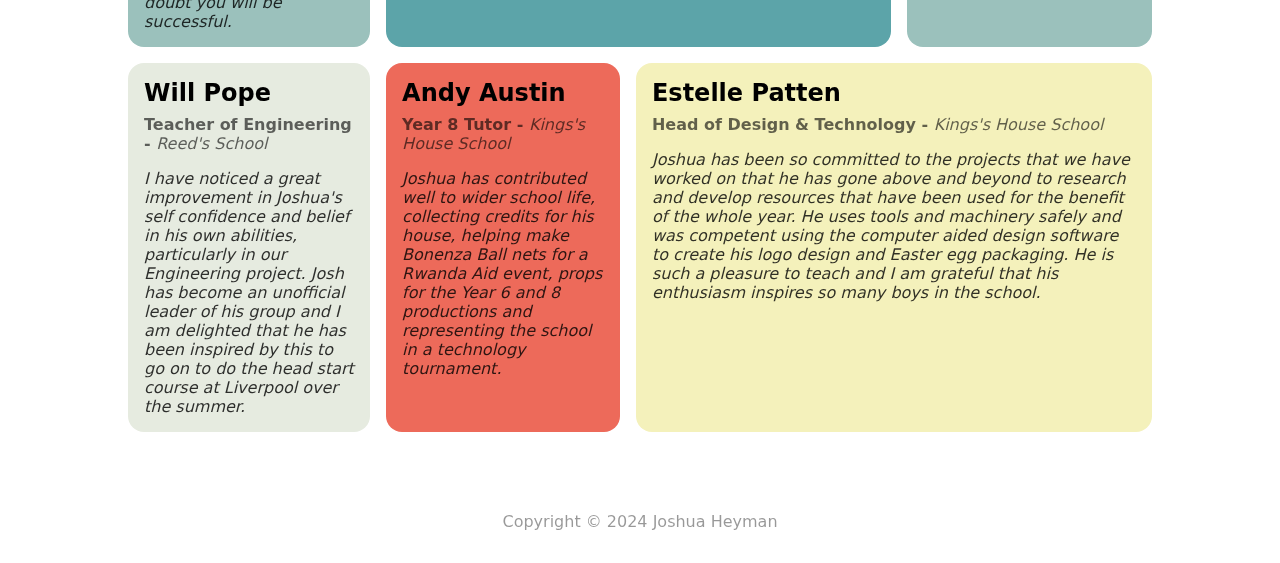
==== commit 3136a827: "Updates" ====
--- a/index.html
+++ b/index.html
@@ -78,7 +78,11 @@
                         <div class="project-details">
                             <h2>iMac Teardown</h2>
                             <h3>Creating a display showing the inner workings of iMac</h3>
-                            <div class="project-description">A summary snippet of the project.</div>
+                            <div class="project-description">
+                                Given an old iMac, i was tasked with creating an exploded view of the device to help
+                                students understand how many parts interact with each other to create a product. It also
+                                provides an insight inot the complex circuitry required for computers to function.
+                            </div>
                         </div>
 
                         <div class="project-learn-more">
--- a/projects.css
+++ b/projects.css
@@ -39,6 +39,7 @@
 }
 
 .project-learn-more {
+    display: none;
     align-content: flex-end;
     flex-shrink: 0;
     flex-grow: 1;
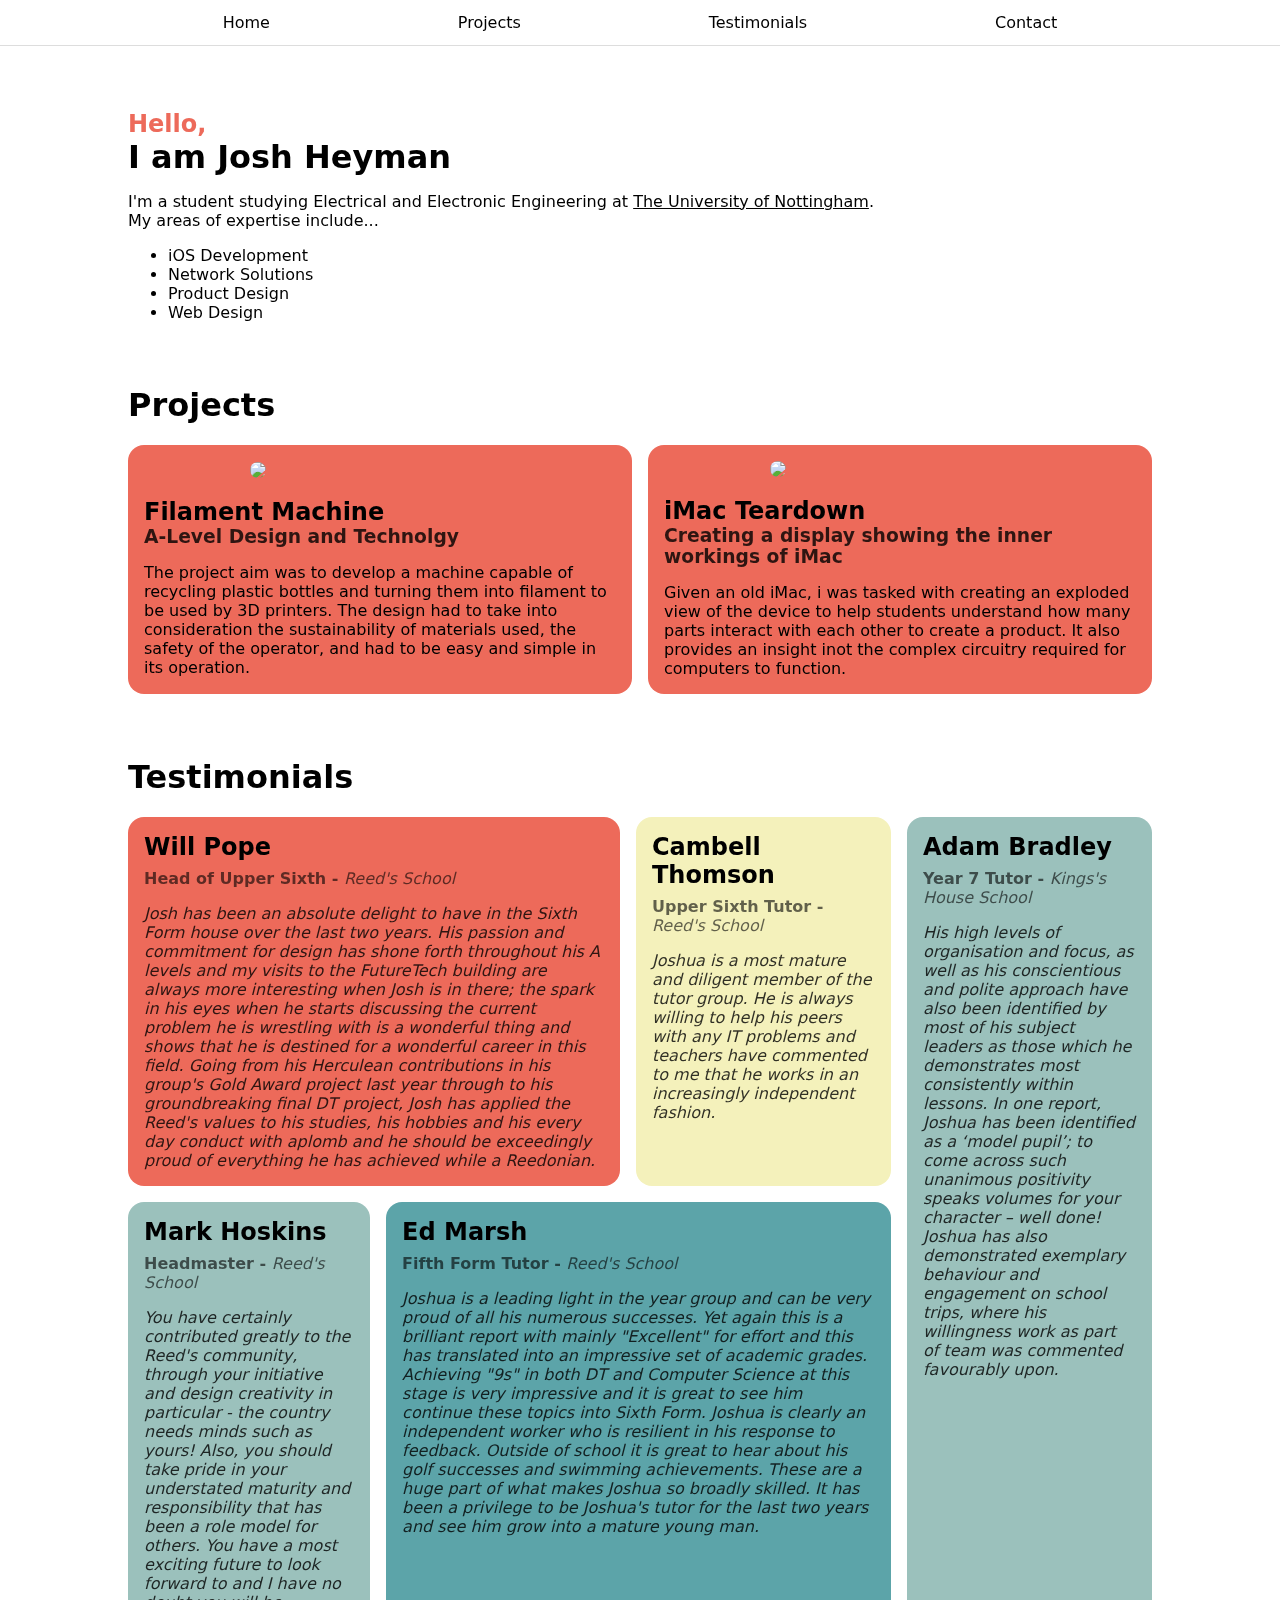
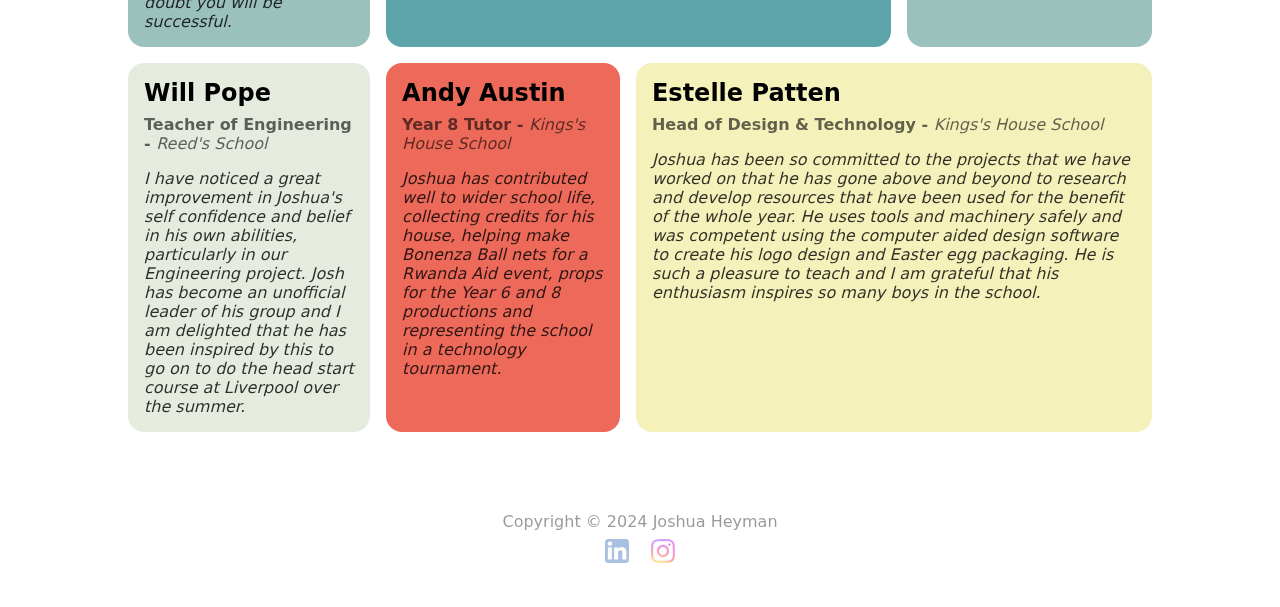
==== commit 5819ea49: "Added linkedin and instagram links" ====
--- a/index.html
+++ b/index.html
@@ -9,7 +9,7 @@
         <link rel="stylesheet" href="testimonials.css" />
         <title>Josh Heyman</title>
     </head>
-    <body>
+    <body id="home">
         <header>
             <nav>
                 <ul class="primary-navigation">
@@ -21,7 +21,7 @@
             </nav>
         </header>
         <main class="homepage">
-            <div id="home" class="home">
+            <div class="home">
                 <div class="home-introduction">
                     <div class="title-container">
                         <div class="pre-title accent">Hello,</div>
@@ -221,6 +221,21 @@
                 </div>
             </div>
         </main>
-        <footer>Copyright © 2024 Joshua Heyman</footer>
+        <footer>
+            Copyright © 2024 Joshua Heyman
+            <div id="contact" class="footer-contact-icons">
+                <a id="linkedin" href="https://www.linkedin.com/in/josh-heyman-46465929a" target="_blank">
+                    <img src="social-icons/linkedin.svg" />
+                </a>
+
+                <a id="facebook" href="#" target="_blank" hidden>
+                    <img src="social-icons/facebook.svg" />
+                </a>
+
+                <a id="instagram" href="https://www.instagram.com/j05h_h3ym4n/" target="_blank">
+                    <img src="social-icons/instagram.svg" />
+                </a>
+            </div>
+        </footer>
     </body>
 </html>
--- a/main.css
+++ b/main.css
@@ -118,3 +118,12 @@
     text-align: center;
     opacity: 0.4;
 }
+
+.footer-contact-icons a {
+    text-decoration: none;
+}
+
+.footer-contact-icons a img {
+    height: 1.5rem;
+    margin: 0.5rem;
+}
